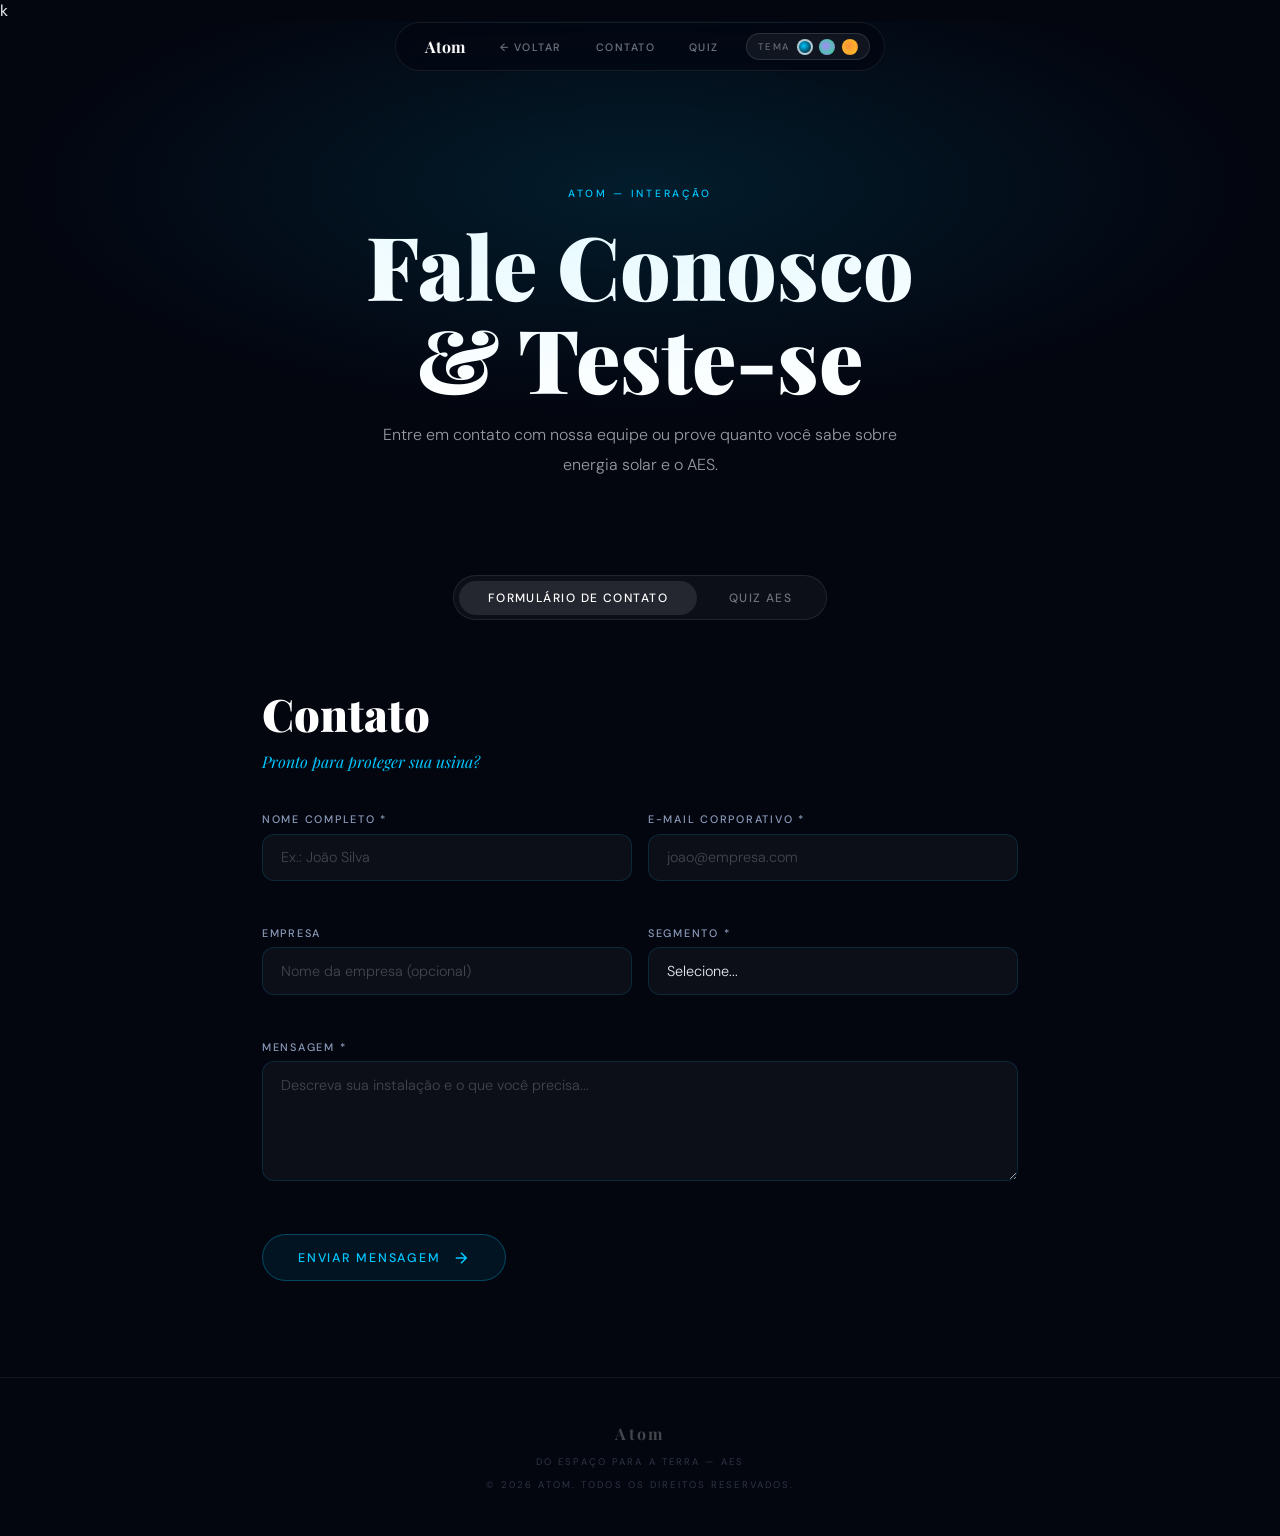
==== assets/pages/contato.html @ a7afc2a2 "Adicionando questionário e formulário de contato" ====
<!DOCTYPE html>
<html lang="pt-BR">
<head>
  <meta charset="UTF-8" />
  <meta name="viewport" content="width=device-width, initial-scale=1.0" />
  <title>Atom — Fale Conosco & Quiz</title>
  <link rel="stylesheet" href="../css/interacao.css">k
  <link href="https://fonts.googleapis.com/css2?family=Playfair+Display:ital,wght@0,400;0,700;0,900;1,400&family=DM+Sans:wght@300;400;500&display=swap" rel="stylesheet" />
</head>
<body data-tema="cosmos">

  <!-- NAVBAR -->
  <nav>
    <a href="../../index.html" class="nav-logo">Atom</a>
    <a href="../../index.html" class="nav-link">← Voltar</a>
    <a href="#form" class="nav-link">Contato</a>
    <a href="#quiz-tab" class="nav-link">Quiz</a>

    <div class="tema-seletor">
      <span class="tema-label">Tema</span>
      <button class="tema-btn ativo" data-tema="cosmos" title="Cosmos" aria-label="Tema Cosmos"></button>
      <button class="tema-btn" data-tema="aurora" title="Aurora" aria-label="Tema Aurora"></button>
      <button class="tema-btn" data-tema="solar" title="Solar" aria-label="Tema Solar"></button>
    </div>
  </nav>

  <div class="hero">
    <span class="hero-etiqueta">Atom — Interação</span>
    <h1>Fale Conosco<br>&amp; Teste-se</h1>
    <p>Entre em contato com nossa equipe ou prove quanto você sabe sobre energia solar e o AES.</p>
  </div>

  <!-- ABAS -->
  <div class="tabs-wrapper">
    <div class="tabs" role="tablist">
      <button class="tab-btn ativo" data-tab="contato" role="tab" aria-selected="true">Formulário de Contato</button>
      <button class="tab-btn" data-tab="quiz" role="tab" aria-selected="false">Quiz AES</button>
    </div>
  </div>

  <!-- CONTATO -->
  <div class="painel ativo" id="painel-contato">
    <p class="form-titulo">Contato</p>
    <p class="form-subtitulo">Pronto para proteger sua usina?</p>

    <form id="form-contato" novalidate>

      <div class="linha-dupla">
        <div class="campo-form">
          <label for="f-nome">Nome completo *</label>
          <input type="text" id="f-nome" name="nome" placeholder="Ex.: João Silva" autocomplete="name" />
          <span class="msg-erro" id="err-nome"></span>
        </div>
        <div class="campo-form">
          <label for="f-email">E-mail corporativo *</label>
          <input type="email" id="f-email" name="email" placeholder="joao@empresa.com" autocomplete="email" />
          <span class="msg-erro" id="err-email"></span>
        </div>
      </div>

      <div class="linha-dupla">
        <div class="campo-form">
          <label for="f-empresa">Empresa</label>
          <input type="text" id="f-empresa" name="empresa" placeholder="Nome da empresa (opcional)" />
          <span class="msg-erro" id="err-empresa"></span>
        </div>
        <div class="campo-form">
          <label for="f-segmento">Segmento *</label>
          <select id="f-segmento" name="segmento">
            <option value="">Selecione...</option>
            <option value="geradora">Geradora de Energia</option>
            <option value="integradora">Integradora Solar</option>
            <option value="industrial">Industrial / Cobertura</option>
            <option value="agro">Agrovoltaico</option>
            <option value="residencial">Residencial</option>
            <option value="outro">Outro</option>
          </select>
          <span class="msg-erro" id="err-segmento"></span>
        </div>
      </div>

      <div class="campo-form">
        <label for="f-mensagem">Mensagem *</label>
        <textarea id="f-mensagem" name="mensagem" rows="5" placeholder="Descreva sua instalação e o que você precisa..."></textarea>
        <span class="msg-erro" id="err-mensagem"></span>
      </div>

      <button type="submit" class="btn-enviar">
        <span>Enviar mensagem</span>
        <svg viewBox="0 0 24 24"><path d="M5 12h14M12 5l7 7-7 7"/></svg>
      </button>

      <div class="alerta-sucesso" id="alerta-sucesso">
        <svg viewBox="0 0 24 24"><path d="M22 11.08V12a10 10 0 1 1-5.93-9.14"/><polyline points="22 4 12 14.01 9 11.01"/></svg>
        <span>Mensagem enviada com sucesso! Retornaremos em até 48 horas.</span>
      </div>

    </form>
  </div>

  <!-- QUIZ -->
  <div class="painel" id="painel-quiz">
    <p class="quiz-titulo">Quiz AES</p>
    <p class="quiz-subtitulo">Quanto você sabe sobre energia solar e o Adaptative Electrodynamic Shield?</p>

    <div id="bloco-quiz">
      <div class="barra-prog">
        <div class="barra-prog-inner" id="prog-inner" style="width:0%"></div>
      </div>

      <div class="quiz-contador">
        <span class="quiz-num" id="quiz-num">Pergunta 01 de 10</span>
        <span class="quiz-pontos" id="quiz-pontos">0 acertos</span>
      </div>

      <div class="card-pergunta">
        <p class="enunciado" id="enunciado"></p>
        <ul class="lista-opcoes" id="lista-opcoes"></ul>
        <p class="feedback-quiz" id="feedback-quiz"></p>
      </div>

      <button class="btn-proximo" id="btn-proximo">
        <span>Próxima</span>
        <svg viewBox="0 0 24 24"><path d="M5 12h14M12 5l7 7-7 7"/></svg>
      </button>
    </div>

    <!-- RESULTADO -->
    <div class="resultado-quiz" id="resultado-quiz">
      <div class="resultado-icone" id="res-icone"></div>
      <p class="resultado-nota" id="res-nota"></p>
      <h3 class="resultado-titulo" id="res-titulo"></h3>
      <p class="resultado-desc" id="res-desc"></p>
      <div class="barra-acerto">
        <div class="barra-acerto-inner" id="barra-acerto-inner" style="width:0%"></div>
      </div>
      <button class="btn-refazer" id="btn-refazer">
        <svg viewBox="0 0 24 24"><path d="M1 4v6h6M23 20v-6h-6"/><path d="M20.49 9A9 9 0 0 0 5.64 5.64L1 10m22 4l-4.64 4.36A9 9 0 0 1 3.51 15"/></svg>
        <span>Tentar Novamente</span>
      </button>
    </div>
  </div>

  <!-- RODAPÉ -->
  <footer>
    <div class="logo-rodape">Atom</div>
    <p class="sub-rodape">Do espaço para a Terra — AES</p>
    <p class="sub-rodape">© 2026 Atom. Todos os direitos reservados.</p>
  </footer>
<script src="../js/quiz.js"></script>
</body>
</html>
---- assets/css/interacao.css ----
/* ══ TEMAS ══ */
    :root,
    [data-tema="cosmos"] {
      --ciano:       #00c8ff;
      --ambar:       #f5a623;
      --escuro:      #03050f;
      --superficie:  #080d1e;
      --card:        rgba(255,255,255,0.04);
      --card-borda:  rgba(0,200,255,0.14);
      --texto:       #e8eaf0;
      --suave:       #8a9ab8;
      --acento:      #00c8ff;
      --acento2:     #f5a623;
      --btn-bg:      rgba(0,200,255,0.08);
      --btn-borda:   rgba(0,200,255,0.28);
      --overlay:     rgba(3,5,15,0.82);
    }

    [data-tema="aurora"] {
      --ciano:       #a78bfa;
      --ambar:       #34d399;
      --escuro:      #0a0614;
      --superficie:  #110826;
      --card:        rgba(167,139,250,0.06);
      --card-borda:  rgba(167,139,250,0.18);
      --texto:       #ede9fe;
      --suave:       #a78bfa88;
      --acento:      #a78bfa;
      --acento2:     #34d399;
      --btn-bg:      rgba(167,139,250,0.10);
      --btn-borda:   rgba(167,139,250,0.35);
      --overlay:     rgba(10,6,20,0.85);
    }

    [data-tema="solar"] {
      --ciano:       #fb923c;
      --ambar:       #fbbf24;
      --escuro:      #0f0800;
      --superficie:  #1a0e00;
      --card:        rgba(251,146,60,0.06);
      --card-borda:  rgba(251,146,60,0.20);
      --texto:       #fef3c7;
      --suave:       #fb923c88;
      --acento:      #fb923c;
      --acento2:     #fbbf24;
      --btn-bg:      rgba(251,146,60,0.10);
      --btn-borda:   rgba(251,146,60,0.35);
      --overlay:     rgba(15,8,0,0.88);
    }

    /* ══ RESET ══ */
    *, *::before, *::after { box-sizing: border-box; margin: 0; padding: 0; }
    html { scroll-behavior: smooth; }

    body {
      background: var(--escuro);
      color: var(--texto);
      font-family: 'DM Sans', sans-serif;
      min-height: 100vh;
    }

    /* ══ NAVBAR ══ */
    nav {
      position: fixed;
      top: 1.4rem;
      left: 50%;
      transform: translateX(-50%);
      z-index: 200;
      display: flex;
      align-items: center;
      gap: 0.5rem;
      padding: 0.45rem 0.9rem;
      background: rgba(3, 5, 15, 0.55);
      border: 1px solid rgba(255, 255, 255, 0.08);
      backdrop-filter: blur(14px);
      -webkit-backdrop-filter: blur(14px);
      border-radius: 9999px;
      white-space: nowrap;
    }

    .nav-logo {
      font-family: 'Playfair Display', serif;
      font-size: 1rem;
      font-weight: 700;
      color: #fff;
      text-decoration: none;
      padding: 0.35rem 0.9rem;
    }

    .nav-link {
      font-family: 'DM Sans', sans-serif;
      font-size: 0.67rem;
      font-weight: 500;
      letter-spacing: 0.14em;
      text-transform: uppercase;
      color: rgba(232,234,240,0.5);
      padding: 0.4rem 0.8rem;
      border-radius: 9999px;
      text-decoration: none;
      transition: color 0.2s;
    }
    .nav-link:hover { color: #fff; }

    /* ══ SELETOR DE TEMAS ══ */
    .tema-seletor {
      display: flex;
      align-items: center;
      gap: 0.4rem;
      margin-left: 0.4rem;
      padding: 0.3rem 0.7rem;
      background: rgba(255,255,255,0.06);
      border: 1px solid rgba(255,255,255,0.12);
      border-radius: 9999px;
    }

    .tema-label {
      font-size: 0.6rem;
      letter-spacing: 0.14em;
      text-transform: uppercase;
      color: rgba(232,234,240,0.4);
      font-weight: 500;
    }

    .tema-btn {
      width: 16px;
      height: 16px;
      border-radius: 50%;
      border: 2px solid transparent;
      cursor: pointer;
      transition: border-color 0.2s, transform 0.2s;
      flex-shrink: 0;
    }
    .tema-btn:hover { transform: scale(1.2); }
    .tema-btn.ativo { border-color: rgba(255,255,255,0.7); }

    .tema-btn[data-tema="cosmos"] { background: radial-gradient(circle at 40% 40%, #00c8ff, #03050f); }
    .tema-btn[data-tema="aurora"]  { background: radial-gradient(circle at 40% 40%, #a78bfa, #34d399); }
    .tema-btn[data-tema="solar"]   { background: radial-gradient(circle at 40% 40%, #fb923c, #fbbf24); }

    /* ══ HERO / TOPO ══ */
    .hero {
      position: relative;
      padding: 10rem 2rem 6rem;
      text-align: center;
      overflow: hidden;
    }

    .hero::before {
      content: '';
      position: absolute;
      inset: 0;
      background: radial-gradient(ellipse 70% 60% at 50% 30%, color-mix(in srgb, var(--acento) 12%, transparent), transparent 70%);
      pointer-events: none;
    }

    .hero-etiqueta {
      display: inline-block;
      font-size: 0.65rem;
      font-weight: 500;
      letter-spacing: 0.26em;
      text-transform: uppercase;
      color: var(--acento);
      margin-bottom: 1.2rem;
    }

    .hero h1 {
      font-family: 'Playfair Display', serif;
      font-size: clamp(2.5rem, 7vw, 5.5rem);
      font-weight: 900;
      line-height: 1.05;
      color: #fff;
      margin-bottom: 1rem;
    }

    .hero p {
      max-width: 520px;
      margin: 0 auto;
      font-size: 1rem;
      font-weight: 300;
      color: rgba(232,234,240,0.65);
      line-height: 1.85;
    }

    /* ══ TABS DE NAVEGAÇÃO ══ */
    .tabs-wrapper {
      display: flex;
      justify-content: center;
      padding: 0 2rem 4rem;
    }

    .tabs {
      display: flex;
      background: rgba(255,255,255,0.04);
      border: 1px solid rgba(255,255,255,0.09);
      border-radius: 9999px;
      padding: 0.3rem;
      gap: 0.2rem;
    }

    .tab-btn {
      font-family: 'DM Sans', sans-serif;
      font-size: 0.75rem;
      font-weight: 500;
      letter-spacing: 0.12em;
      text-transform: uppercase;
      color: rgba(232,234,240,0.45);
      padding: 0.55rem 1.8rem;
      border-radius: 9999px;
      border: none;
      background: transparent;
      cursor: pointer;
      transition: color 0.25s, background 0.25s;
    }
    .tab-btn.ativo {
      background: rgba(255,255,255,0.10);
      color: #fff;
    }

    /* ══ PAINEL DE CONTEÚDO ══ */
    .painel {
      display: none;
      max-width: 820px;
      margin: 0 auto;
      padding: 0 2rem 6rem;
      animation: fadeUp 0.4s ease;
    }
    .painel.ativo { display: block; }

    @keyframes fadeUp {
      from { opacity: 0; transform: translateY(1.5rem); }
      to   { opacity: 1; transform: translateY(0); }
    }

    /* ══ FORMULÁRIO ══ */
    .form-titulo {
      font-family: 'Playfair Display', serif;
      font-size: clamp(1.8rem, 4vw, 2.8rem);
      font-weight: 900;
      color: #fff;
      margin-bottom: 0.5rem;
    }

    .form-subtitulo {
      font-family: 'Playfair Display', serif;
      font-style: italic;
      font-size: 1rem;
      color: var(--acento);
      margin-bottom: 2.5rem;
    }

    .campo-form {
      display: flex;
      flex-direction: column;
      gap: 0.45rem;
      margin-bottom: 1.4rem;
    }

    .campo-form label {
      font-size: 0.68rem;
      font-weight: 500;
      letter-spacing: 0.16em;
      text-transform: uppercase;
      color: var(--suave);
    }

    .campo-form input,
    .campo-form select,
    .campo-form textarea {
      width: 100%;
      background: var(--card);
      border: 1px solid var(--card-borda);
      border-radius: 12px;
      padding: 0.85rem 1.1rem;
      font-family: 'DM Sans', sans-serif;
      font-size: 0.9rem;
      font-weight: 300;
      color: var(--texto);
      outline: none;
      transition: border-color 0.25s;
      appearance: none;
      -webkit-appearance: none;
    }
    .campo-form input::placeholder,
    .campo-form textarea::placeholder { color: rgba(232,234,240,0.25); }

    .campo-form input:focus,
    .campo-form select:focus,
    .campo-form textarea:focus {
      border-color: var(--acento);
    }

    .campo-form input.erro,
    .campo-form select.erro,
    .campo-form textarea.erro {
      border-color: #ff5555;
    }

    .msg-erro {
      font-size: 0.72rem;
      color: #ff6868;
      min-height: 1rem;
      display: block;
    }

    .campo-form select option { background: #03050f; color: #e8eaf0; }

    .linha-dupla {
      display: grid;
      grid-template-columns: 1fr 1fr;
      gap: 1rem;
    }

    .btn-enviar {
      display: inline-flex;
      align-items: center;
      gap: 0.7rem;
      background: var(--btn-bg);
      border: 1px solid var(--btn-borda);
      border-radius: 9999px;
      padding: 0.85rem 2.2rem;
      font-family: 'DM Sans', sans-serif;
      font-size: 0.78rem;
      font-weight: 500;
      letter-spacing: 0.14em;
      text-transform: uppercase;
      color: var(--acento);
      cursor: pointer;
      transition: background 0.25s, border-color 0.25s;
      margin-top: 0.5rem;
    }
    .btn-enviar:hover { background: color-mix(in srgb, var(--acento) 15%, transparent); }

    .btn-enviar svg {
      width: 18px; height: 18px;
      stroke: currentColor; fill: none; stroke-width: 2;
      flex-shrink: 0;
    }

    .alerta-sucesso {
      display: none;
      align-items: center;
      gap: 0.8rem;
      background: rgba(52,211,153,0.08);
      border: 1px solid rgba(52,211,153,0.25);
      border-radius: 12px;
      padding: 1rem 1.4rem;
      margin-top: 1.5rem;
      font-size: 0.88rem;
      color: #34d399;
    }
    .alerta-sucesso.visivel { display: flex; }
    .alerta-sucesso svg { width: 20px; height: 20px; stroke: currentColor; fill: none; stroke-width: 2; flex-shrink: 0; }

    /* ══ QUIZ ══ */
    .quiz-titulo {
      font-family: 'Playfair Display', serif;
      font-size: clamp(1.8rem, 4vw, 2.8rem);
      font-weight: 900;
      color: #fff;
      margin-bottom: 0.5rem;
    }

    .quiz-subtitulo {
      font-family: 'Playfair Display', serif;
      font-style: italic;
      font-size: 1rem;
      color: var(--acento);
      margin-bottom: 2.5rem;
    }

    .barra-prog {
      width: 100%;
      height: 3px;
      background: rgba(255,255,255,0.07);
      border-radius: 9999px;
      margin-bottom: 1.2rem;
      overflow: hidden;
    }
    .barra-prog-inner {
      height: 100%;
      background: var(--acento);
      border-radius: 9999px;
      transition: width 0.5s ease;
    }

    .quiz-contador {
      display: flex;
      justify-content: space-between;
      align-items: center;
      margin-bottom: 2rem;
    }
    .quiz-num {
      font-size: 0.68rem;
      font-weight: 500;
      letter-spacing: 0.16em;
      text-transform: uppercase;
      color: var(--suave);
    }
    .quiz-pontos {
      font-size: 0.68rem;
      font-weight: 500;
      letter-spacing: 0.16em;
      text-transform: uppercase;
      color: var(--acento2);
    }

    .card-pergunta {
      background: var(--card);
      border: 1px solid var(--card-borda);
      border-radius: 20px;
      padding: 2.2rem;
      margin-bottom: 1.5rem;
    }

    .enunciado {
      font-family: 'Playfair Display', serif;
      font-size: 1.2rem;
      font-weight: 700;
      color: #fff;
      line-height: 1.55;
      margin-bottom: 1.8rem;
    }

    .lista-opcoes {
      list-style: none;
      display: flex;
      flex-direction: column;
      gap: 0.65rem;
    }

    .opcao-btn {
      width: 100%;
      background: rgba(255,255,255,0.03);
      border: 1px solid rgba(255,255,255,0.09);
      border-radius: 12px;
      padding: 0.85rem 1.2rem;
      text-align: left;
      font-family: 'DM Sans', sans-serif;
      font-size: 0.88rem;
      font-weight: 300;
      color: rgba(232,234,240,0.75);
      cursor: pointer;
      transition: background 0.2s, border-color 0.2s, color 0.2s;
    }
    .opcao-btn:hover:not(:disabled) {
      background: var(--btn-bg);
      border-color: var(--btn-borda);
      color: #fff;
    }
    .opcao-btn.certa {
      background: rgba(52,211,153,0.12);
      border-color: rgba(52,211,153,0.4);
      color: #34d399;
    }
    .opcao-btn.errada {
      background: rgba(255,85,85,0.10);
      border-color: rgba(255,85,85,0.35);
      color: #ff6868;
    }
    .opcao-btn:disabled { cursor: not-allowed; opacity: 0.8; }

    .feedback-quiz {
      margin-top: 1.2rem;
      font-size: 0.82rem;
      font-weight: 400;
      line-height: 1.7;
      min-height: 1.2rem;
      color: rgba(232,234,240,0.55);
    }

    .btn-proximo {
      display: inline-flex;
      align-items: center;
      gap: 0.7rem;
      background: var(--btn-bg);
      border: 1px solid var(--btn-borda);
      border-radius: 9999px;
      padding: 0.8rem 2rem;
      font-family: 'DM Sans', sans-serif;
      font-size: 0.75rem;
      font-weight: 500;
      letter-spacing: 0.14em;
      text-transform: uppercase;
      color: var(--acento);
      cursor: pointer;
      transition: background 0.25s;
      opacity: 0;
      pointer-events: none;
      transition: opacity 0.3s, background 0.25s;
    }
    .btn-proximo.visivel { opacity: 1; pointer-events: auto; }
    .btn-proximo:hover { background: color-mix(in srgb, var(--acento) 15%, transparent); }
    .btn-proximo svg { width: 16px; height: 16px; stroke: currentColor; fill: none; stroke-width: 2; }

    /* ══ RESULTADO ══ */
    .resultado-quiz {
      display: none;
      flex-direction: column;
      align-items: center;
      text-align: center;
      padding: 2rem 0;
      animation: fadeUp 0.5s ease;
    }
    .resultado-quiz.visivel { display: flex; }

    .resultado-icone {
      font-size: 3.5rem;
      margin-bottom: 1rem;
    }

    .resultado-nota {
      font-family: 'Playfair Display', serif;
      font-size: clamp(3rem, 8vw, 5.5rem);
      font-weight: 900;
      color: var(--acento);
      line-height: 1;
      margin-bottom: 0.4rem;
    }

    .resultado-titulo {
      font-family: 'Playfair Display', serif;
      font-size: 1.5rem;
      font-weight: 700;
      color: #fff;
      margin-bottom: 0.8rem;
    }

    .resultado-desc {
      max-width: 440px;
      font-size: 0.9rem;
      font-weight: 300;
      color: rgba(232,234,240,0.65);
      line-height: 1.85;
      margin-bottom: 2.5rem;
    }

    .barra-acerto {
      width: 100%;
      max-width: 360px;
      height: 6px;
      background: rgba(255,255,255,0.07);
      border-radius: 9999px;
      overflow: hidden;
      margin-bottom: 2.5rem;
    }
    .barra-acerto-inner {
      height: 100%;
      background: linear-gradient(to right, var(--acento), var(--acento2));
      border-radius: 9999px;
      transition: width 1s ease;
    }

    .btn-refazer {
      display: inline-flex;
      align-items: center;
      gap: 0.7rem;
      background: var(--btn-bg);
      border: 1px solid var(--btn-borda);
      border-radius: 9999px;
      padding: 0.8rem 2rem;
      font-family: 'DM Sans', sans-serif;
      font-size: 0.75rem;
      font-weight: 500;
      letter-spacing: 0.14em;
      text-transform: uppercase;
      color: var(--acento);
      cursor: pointer;
      transition: background 0.25s;
    }
    .btn-refazer:hover { background: color-mix(in srgb, var(--acento) 15%, transparent); }
    .btn-refazer svg { width: 16px; height: 16px; stroke: currentColor; fill: none; stroke-width: 2; }

    /* ══ RODAPÉ ══ */
    footer {
      border-top: 1px solid rgba(255,255,255,0.06);
      padding: 2.8rem 2rem;
      text-align: center;
    }
    .logo-rodape {
      font-family: 'Playfair Display', serif;
      font-size: 1rem;
      font-weight: 700;
      letter-spacing: 0.15em;
      color: rgba(255,255,255,0.26);
    }
    .sub-rodape {
      margin-top: 0.65rem;
      font-size: 0.6rem;
      letter-spacing: 0.22em;
      text-transform: uppercase;
      color: rgba(138,154,184,0.32);
    }

    /* ══ RESPONSIVO ══ */
    @media (max-width: 700px) {
      .linha-dupla { grid-template-columns: 1fr; }
      nav { padding: 0.35rem 0.6rem; gap: 0.2rem; }
      .nav-link { padding: 0.35rem 0.5rem; font-size: 0.6rem; }
    }
    @media (max-width: 500px) {
      .nav-link { display: none; }
    }
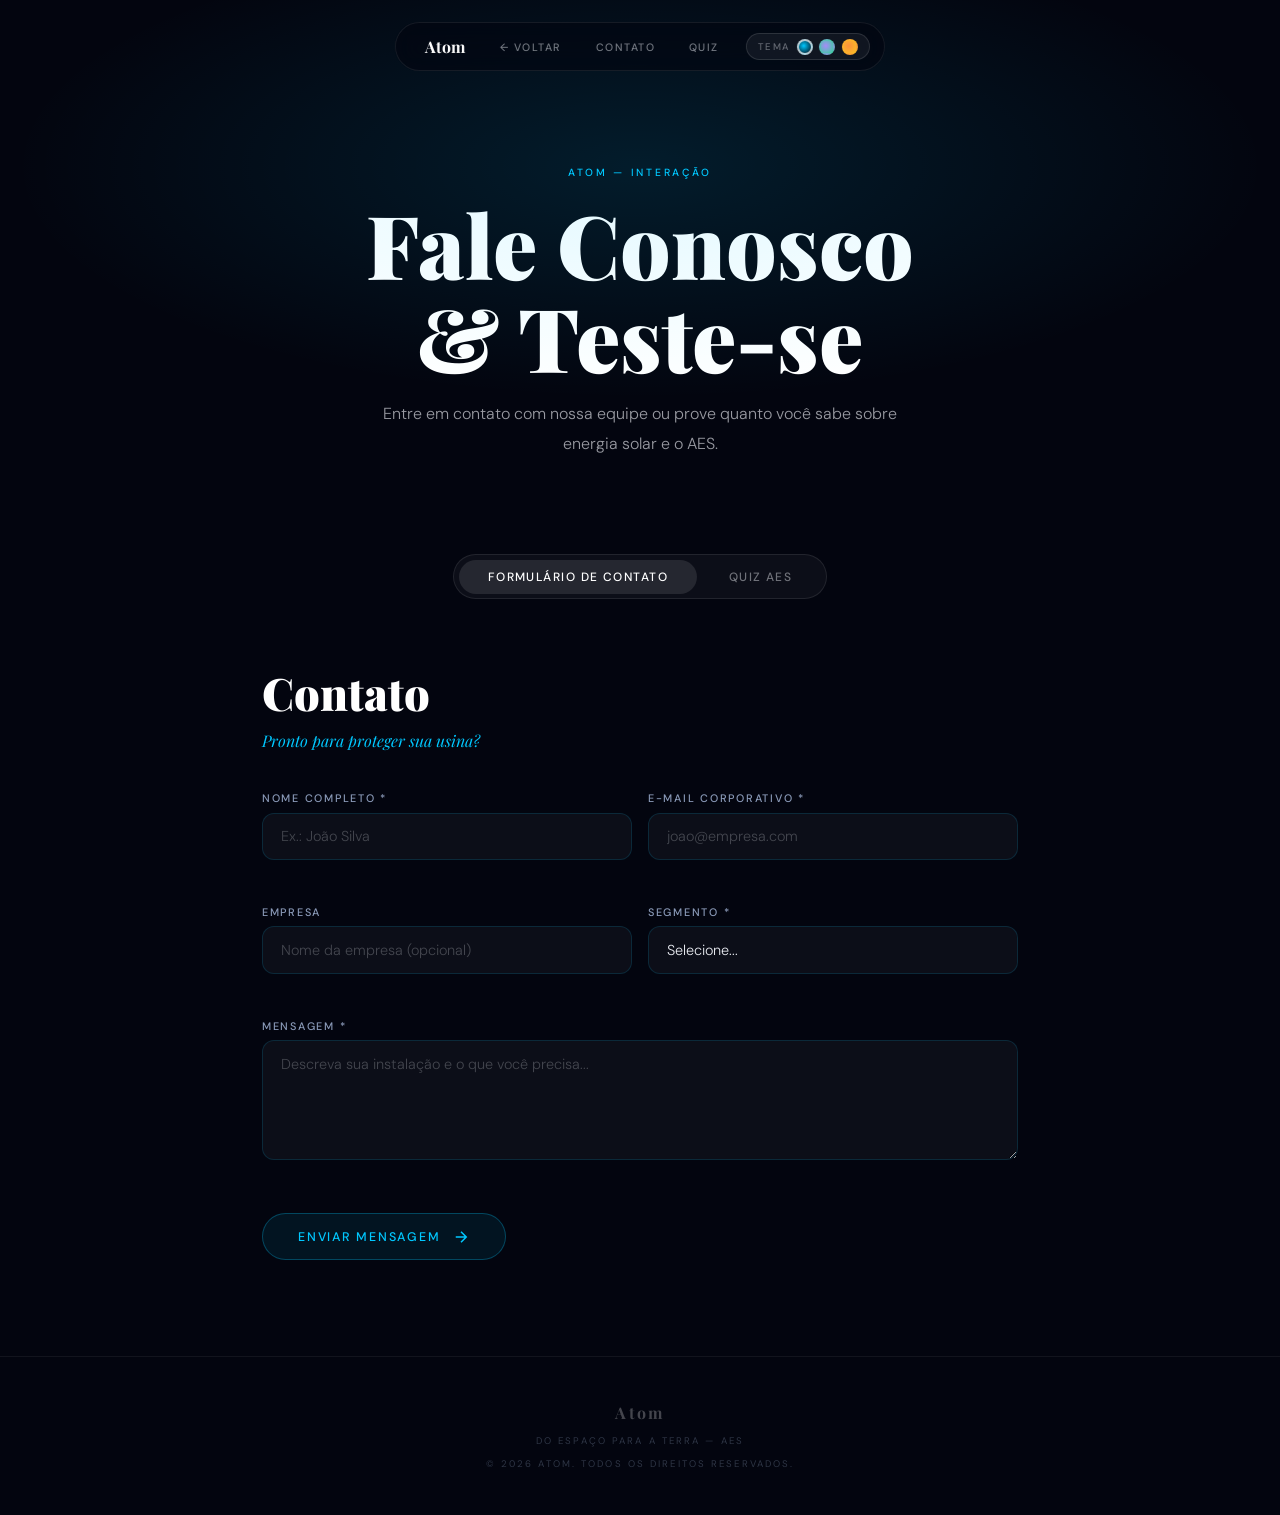
==== commit c42919c5: "Fix typo in link tag in contato.html" ====
--- a/assets/pages/contato.html
+++ b/assets/pages/contato.html
@@ -4,7 +4,7 @@
   <meta charset="UTF-8" />
   <meta name="viewport" content="width=device-width, initial-scale=1.0" />
   <title>Atom — Fale Conosco & Quiz</title>
-  <link rel="stylesheet" href="../css/interacao.css">k
+  <link rel="stylesheet" href="../css/interacao.css">
   <link href="https://fonts.googleapis.com/css2?family=Playfair+Display:ital,wght@0,400;0,700;0,900;1,400&family=DM+Sans:wght@300;400;500&display=swap" rel="stylesheet" />
 </head>
 <body data-tema="cosmos">
@@ -149,4 +149,4 @@
   </footer>
 <script src="../js/quiz.js"></script>
 </body>
-</html>+</html>
